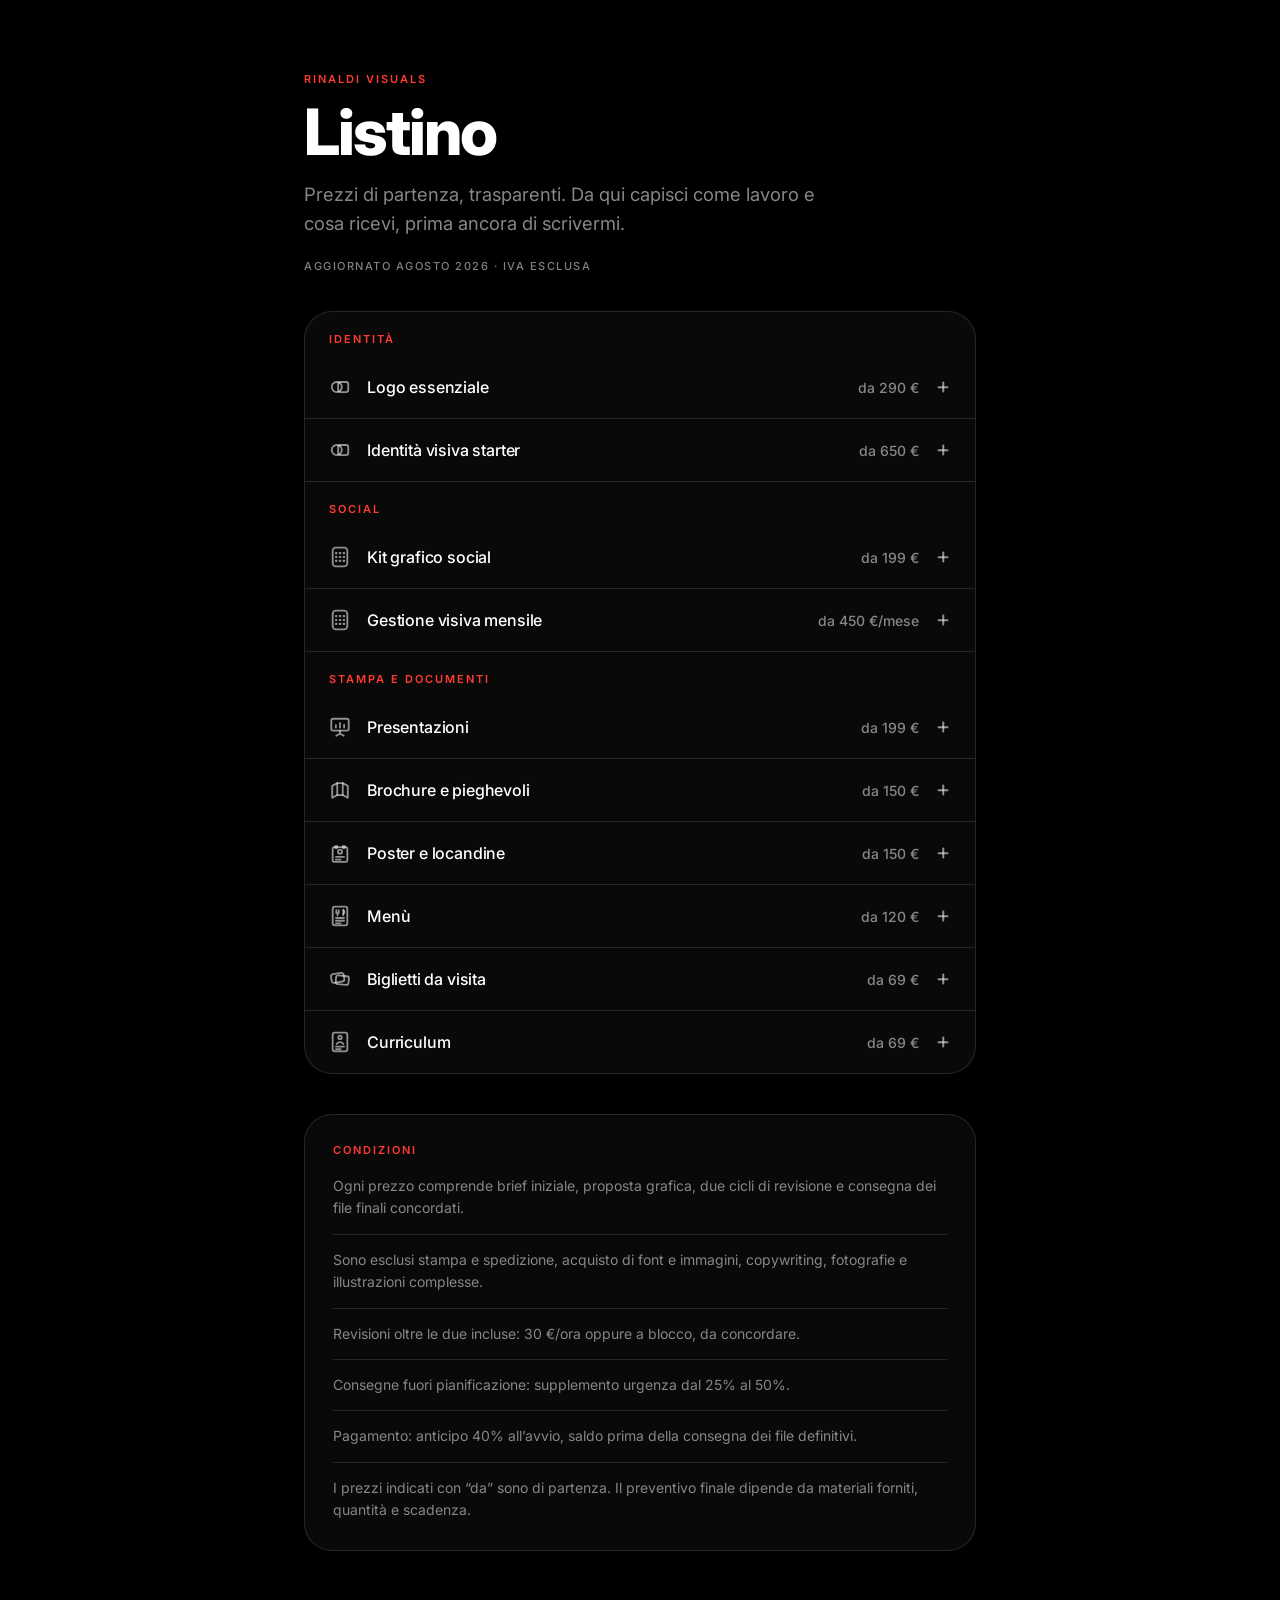
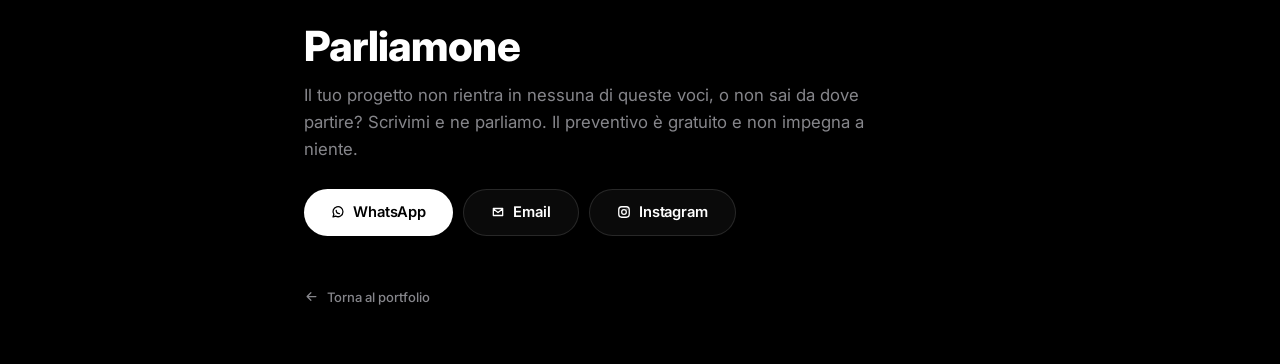
==== listino.html @ 2efbd9c5 "Aggiunge la pagina listino.html Pagina autonoma linkata da Linktree, progettata mobile first (90% de" ====
<!DOCTYPE html>
<html lang="it" class="no-anim">
<head>
<meta charset="UTF-8"/>
<meta name="viewport" content="width=device-width, initial-scale=1.0, viewport-fit=cover"/>
<meta name="theme-color" content="#000"/>
<title>Listino — Rinaldi Visuals</title>
<meta name="description" content="Prezzi trasparenti per logo, identità visiva, social, stampa e presentazioni. Visual director a Foggia."/>
<meta name="author" content="Cristian Rinaldi"/>
<meta property="og:type" content="website"/>
<meta property="og:title" content="Listino — Rinaldi Visuals"/>
<meta property="og:description" content="Prezzi trasparenti per logo, identità visiva, social, stampa e presentazioni. Visual director a Foggia."/>
<meta property="og:url" content="https://rinaldicristian92-hash.github.io/sito-portfolio-rinaldivisuals/listino.html"/>
<meta property="og:image" content="https://rinaldicristian92-hash.github.io/sito-portfolio-rinaldivisuals/assets/og-listino.jpg"/>
<meta property="og:image:width" content="1200"/>
<meta property="og:image:height" content="630"/>
<meta name="twitter:card" content="summary_large_image"/>
<meta name="twitter:title" content="Listino — Rinaldi Visuals"/>
<meta name="twitter:description" content="Prezzi trasparenti per logo, identità visiva, social, stampa e presentazioni. Visual director a Foggia."/>
<meta name="twitter:image" content="https://rinaldicristian92-hash.github.io/sito-portfolio-rinaldivisuals/assets/og-listino.jpg"/>
<link rel="icon" href="data:image/svg+xml,<svg xmlns='http://www.w3.org/2000/svg' viewBox='0 0 32 32'><rect width='32' height='32' rx='8' fill='%23000'/><text x='50%25' y='55%25' dominant-baseline='middle' text-anchor='middle' font-family='Helvetica' font-weight='700' font-size='13' fill='%23fff'>R<tspan fill='%23ff3b30'>.</tspan></text></svg>"/>
<link rel="preconnect" href="https://fonts.googleapis.com"/>
<link rel="preconnect" href="https://fonts.gstatic.com" crossorigin/>
<link href="https://fonts.googleapis.com/css2?family=Inter:wght@300;400;500;600;700;800&display=swap" rel="stylesheet"/>

<style>
/* ════════════════════════════════════════════
   RINALDI VISUALS — LISTINO 2026
   Pagina autonoma. Stesso sistema di index.html.
   ════════════════════════════════════════════ */
:root{
  --black:#000;
  --ink:#1d1d1f;
  --paper:#f5f5f7;
  --white:#fff;
  --gray:#86868b;
  --gray-2:#6e6e73;
  --hair:rgba(0,0,0,.08);
  --hair-inv:rgba(255,255,255,.12);
  --red:#ff3b30;
  --red-deep:#e62020;
  --grad:linear-gradient(100deg,#ff6b5e 0%,#ff3b30 40%,#e62020 100%);
  --font:'Inter',-apple-system,BlinkMacSystemFont,'SF Pro Display','Segoe UI',sans-serif;
  --ease:cubic-bezier(.16,1,.3,1);
  --ease-io:cubic-bezier(.4,0,.2,1);
  --nav-h:52px;
  --radius:28px;
}
*,*::before,*::after{margin:0;padding:0;box-sizing:border-box}
html{scroll-behavior:smooth;-webkit-text-size-adjust:100%}
a,button{-webkit-tap-highlight-color:transparent;touch-action:manipulation}
body{
  font-family:var(--font);
  background:var(--black);
  color:var(--paper);
  -webkit-font-smoothing:antialiased;
  text-rendering:optimizeLegibility;
  overflow-x:hidden;
}
a{color:inherit}
::selection{background:var(--red);color:#fff}
:focus-visible{outline:2px solid var(--red);outline-offset:3px;border-radius:4px}
/* blocca le transizioni al primo paint, così il deep link non anima all'arrivo */
.no-anim *,.no-anim *::before,.no-anim *::after{transition:none!important}

.wrap{max-width:720px;margin:0 auto;padding:0 clamp(16px,4vw,24px)}

/* ── 1 · INTESTAZIONE ── */
.head{padding:clamp(40px,12vw,72px) 0 clamp(26px,7vw,38px)}
.eyebrow{
  font-size:11px;font-weight:600;letter-spacing:2px;
  text-transform:uppercase;color:var(--red);
}
.head h1{
  margin-top:14px;
  font-size:clamp(2.4rem,9vw,4rem);font-weight:800;
  letter-spacing:-.03em;line-height:1;color:#fff;
}
.head-sub{
  margin-top:16px;max-width:44ch;
  font-size:clamp(1rem,3.6vw,1.15rem);font-weight:400;line-height:1.55;color:var(--gray);
}
.head-meta{
  margin-top:22px;
  font-size:11px;font-weight:500;letter-spacing:1.5px;
  text-transform:uppercase;color:rgba(255,255,255,.5);
}

/* ── CARD (lista + condizioni) ── */
.card{
  border:1px solid var(--hair-inv);border-radius:var(--radius);
  background:rgba(255,255,255,.035);overflow:hidden;
}

/* ── 2 · ACCORDION ── */
.grp{
  font-size:11px;font-weight:600;letter-spacing:2px;
  text-transform:uppercase;color:var(--red);
  padding:20px 22px 10px;
}
.item+.grp,.item+.item{border-top:1px solid var(--hair-inv)}

.svc-h{font-size:inherit;font-weight:inherit;line-height:inherit}
.svc-row{
  position:relative;
  display:grid;
  grid-template-columns:auto 1fr auto;
  grid-template-areas:"ico name plus" "ico price plus";
  align-items:center;column-gap:14px;
  width:100%;min-height:52px;padding:16px 18px;
  background:none;border:0;cursor:pointer;text-align:left;
  font-family:var(--font);color:#fff;
  transition:background .3s var(--ease-io);
}
.svc-row::before{
  content:"";position:absolute;left:0;top:0;bottom:0;width:2px;
  background:var(--red);transform:scaleX(0);transform-origin:left;
  transition:transform 280ms var(--ease-io);
}
.item.open .svc-row::before{transform:scaleX(1)}
.svc-row:focus-visible{outline:2px solid var(--red);outline-offset:-3px}
@media(hover:hover){.svc-row:hover{background:rgba(255,255,255,.04)}}

.svc-ico{
  grid-area:ico;display:flex;align-items:center;justify-content:center;
  color:rgba(255,255,255,.55);transition:color .3s var(--ease-io);
}
.svc-row svg{width:22px;height:22px;stroke:currentColor;fill:none;stroke-width:2;stroke-linecap:round;stroke-linejoin:round}
.svc-name{grid-area:name;font-size:16px;font-weight:500;letter-spacing:-.01em;line-height:1.3;color:#fff}
.svc-price{
  grid-area:price;margin-top:3px;
  font-size:13px;font-weight:500;color:var(--gray);
  transition:color .3s var(--ease-io);
}
.item.open .svc-ico,.item.open .svc-price{color:var(--red)}

.svc-plus{
  grid-area:plus;position:relative;width:16px;height:16px;flex:none;
  color:rgba(255,255,255,.55);
  transition:color .3s var(--ease-io),transform 280ms var(--ease-io);
}
.svc-plus::before,.svc-plus::after{
  content:"";position:absolute;top:50%;left:50%;
  background:currentColor;border-radius:1px;
}
.svc-plus::before{width:11px;height:1.5px;transform:translate(-50%,-50%)}
.svc-plus::after{width:1.5px;height:11px;transform:translate(-50%,-50%)}
.item.open .svc-plus{transform:rotate(45deg);color:var(--red)}

/* pannello: grid 0fr → 1fr, nessuna max-height arbitraria */
.svc-panel{display:grid;grid-template-rows:0fr;transition:grid-template-rows 280ms var(--ease-io)}
.svc-panel[hidden]{display:none}
.item.open .svc-panel{grid-template-rows:1fr}
.svc-panel-in{overflow:hidden;min-height:0}
.svc-body{padding:0 18px 22px}

.svc-desc{font-size:15px;font-weight:400;line-height:1.65;color:rgba(255,255,255,.72);max-width:62ch}
.lbl{
  margin-top:18px;
  font-size:10px;font-weight:600;letter-spacing:1.8px;
  text-transform:uppercase;color:var(--red);
}
.lbl-alt{color:rgba(255,255,255,.55)}
.svc-list{list-style:none;margin-top:9px}
.svc-list li{
  position:relative;padding-left:16px;margin-top:7px;
  font-size:14px;line-height:1.6;color:rgba(255,255,255,.72);
}
.svc-list li::before{content:"";position:absolute;left:0;top:.62em;width:4px;height:4px;background:var(--red)}
.svc-note{margin-top:8px;font-size:14px;line-height:1.6;color:rgba(255,255,255,.72);max-width:62ch}
.svc-cta{
  display:inline-flex;align-items:center;gap:8px;margin-top:22px;
  font-size:14px;font-weight:500;color:var(--red);text-decoration:none;
  transition:gap .3s var(--ease),opacity .3s;
}
.svc-cta svg{width:15px;height:15px;stroke:currentColor;fill:none;stroke-width:2;stroke-linecap:round;stroke-linejoin:round}
.svc-cta:hover{gap:12px;opacity:.85}
.svc-cta:active{transform:scale(.97)}

/* ── 3 · CONDIZIONI ── */
.cond{margin-top:clamp(28px,7vw,40px);padding:clamp(20px,5vw,28px)}
.cond h2{font-size:11px;font-weight:600;letter-spacing:2px;text-transform:uppercase;color:var(--red)}
.cond ul{list-style:none;margin-top:4px}
.cond li{padding:14px 0;font-size:14px;font-weight:400;line-height:1.6;color:var(--gray)}
.cond li+li{border-top:1px solid var(--hair-inv)}
.cond li:last-child{padding-bottom:0}

/* ── 4 · CONTATTO ── */
.contact{padding:clamp(46px,11vw,74px) 0 0}
.contact h2{font-size:clamp(1.8rem,7vw,2.6rem);font-weight:800;letter-spacing:-.02em;line-height:1.05;color:#fff}
.contact p{margin-top:14px;max-width:52ch;font-size:clamp(.95rem,3.4vw,1.05rem);line-height:1.6;color:var(--gray)}
.contact-btns{display:flex;flex-direction:column;gap:10px;margin-top:26px}
.contact-btns .btn{justify-content:center}

/* ── BOTTONI (stessa regola di index.html) ── */
.btn{
  display:inline-flex;align-items:center;gap:.5rem;
  font-size:.92rem;font-weight:600;text-decoration:none;letter-spacing:-.01em;
  border-radius:99px;padding:.85rem 1.7rem;
  transition:transform .35s var(--ease),background .3s,color .3s,border-color .3s,box-shadow .35s;
}
.btn:active{transform:scale(.97)}
.btn-solid{background:#fff;color:#000}
.btn-solid:hover{background:var(--red);color:#fff;transform:scale(1.045);box-shadow:0 12px 40px rgba(230,32,32,.35)}
.btn-line{border:1px solid var(--hair-inv);color:#fff;background:rgba(255,255,255,.04)}
.btn-line:hover{border-color:rgba(255,255,255,.4);transform:scale(1.045)}
.btn svg{width:14px;height:14px;stroke:currentColor;fill:none;stroke-width:2.2;stroke-linecap:round;stroke-linejoin:round}

/* ── 5 · RITORNO ── */
.back-wrap{padding:clamp(34px,8vw,52px) 0 clamp(30px,8vw,56px)}
.back{
  display:inline-flex;align-items:center;gap:8px;
  font-size:13px;font-weight:500;color:var(--gray);text-decoration:none;
  transition:color .3s,gap .3s var(--ease);
}
.back:hover{color:#fff;gap:12px}
.back svg{width:15px;height:15px;stroke:currentColor;fill:none;stroke-width:2;stroke-linecap:round;stroke-linejoin:round}

/* ── 6 · BARRA CTA FISSA (solo < 768px) ── */
.cta-bar{
  position:sticky;bottom:0;z-index:50;
  background:rgba(0,0,0,.92);
  backdrop-filter:blur(14px);-webkit-backdrop-filter:blur(14px);
  border-top:1px solid var(--hair-inv);
  padding:12px clamp(16px,4vw,24px);
  padding-bottom:calc(12px + env(safe-area-inset-bottom));
  opacity:0;visibility:hidden;transform:translateY(100%);
  transition:opacity 200ms var(--ease-io),transform 200ms var(--ease-io),visibility 200ms;
}
.cta-bar.show{opacity:1;visibility:visible;transform:none}
.cta-bar .btn{width:100%;justify-content:center}

/* ── RESPONSIVE ── */
@media(max-width:600px){:root{--radius:22px}}
@media(min-width:768px){
  .grp{padding:20px 24px 10px}
  .svc-row{
    grid-template-columns:auto 1fr auto auto;
    grid-template-areas:"ico name price plus";
    column-gap:16px;padding:20px 24px;
  }
  .svc-price{margin-top:0;font-size:14px;text-align:right}
  .svc-body{padding:0 24px 26px}
  .contact-btns{flex-direction:row;flex-wrap:wrap}
  .contact-btns .btn{justify-content:center}
  .cta-bar{display:none}
}
@media(prefers-reduced-motion:reduce){
  html{scroll-behavior:auto}
  *,*::before,*::after{transition-duration:0ms!important;animation-duration:0ms!important;animation-iteration-count:1!important}
}
</style>
</head>
<body>

<main class="wrap">
  <header class="head">
    <p class="eyebrow">Rinaldi Visuals</p>
    <h1>Listino</h1>
    <p class="head-sub">Prezzi di partenza, trasparenti. Da qui capisci come lavoro e cosa ricevi, prima ancora di scrivermi.</p>
    <p class="head-meta">Aggiornato agosto 2026 · IVA esclusa</p>
  </header>

  <section class="card list" aria-label="Servizi e prezzi">
    <h2 class="grp">Identità</h2>
    <div class="item" data-slug="logo-essenziale">
      <h3 class="svc-h">
        <button class="svc-row" type="button" id="btn-logo-essenziale" aria-expanded="false" aria-controls="pan-logo-essenziale">
          <span class="svc-ico" aria-hidden="true"><svg viewBox="0 0 24 24"><circle cx="8.5" cy="12" r="5.5"/><rect x="10" y="6.5" width="11" height="11" rx="2.5"/></svg></span>
          <span class="svc-name">Logo essenziale</span>
          <span class="svc-price">da 290 €</span>
          <span class="svc-plus" aria-hidden="true"></span>
        </button>
      </h3>
      <div class="svc-panel" id="pan-logo-essenziale" role="region" aria-labelledby="btn-logo-essenziale" hidden>
        <div class="svc-panel-in">
          <div class="svc-body">
            <p class="svc-desc">Il punto di partenza di tutto. Progetto un marchio che funziona ovunque: sull’insegna, sul biglietto da visita e nella foto profilo da 40 pixel. Ti consegno due direzioni diverse tra loro, non venti varianti dello stesso segno — perché scegliere tra due idee vere è più utile che scegliere tra venti sfumature.</p>
            <p class="lbl">Cosa include</p>
            <ul class="svc-list">
              <li>Brief iniziale per capire cosa deve comunicare il marchio</li>
              <li>2 direzioni creative distinte</li>
              <li>2 cicli di revisione</li>
              <li>File vettoriali (SVG, PDF, AI) + PNG a fondo trasparente</li>
              <li>Versioni positivo, negativo e monocromatica</li>
            </ul>
            <p class="lbl lbl-alt">Non include</p>
            <p class="svc-note">Palette estesa, tipografia di sistema, manuale d’uso — sono nel pacchetto successivo.</p>
            <p class="lbl lbl-alt">Tempi</p>
            <p class="svc-note">7–10 giorni lavorativi.</p>
            <a class="svc-cta" href="https://wa.me/393500883962?text=Ciao%20Cristian%2C%20mi%20interessa%20il%20servizio%20Logo%20essenziale" target="_blank" rel="noopener">Richiedi preventivo per questo servizio <svg viewBox="0 0 24 24"><path d="M5 12h13M13 6l6 6-6 6"/></svg></a>
          </div>
        </div>
      </div>
    </div>
    <div class="item" data-slug="identita-visiva-starter">
      <h3 class="svc-h">
        <button class="svc-row" type="button" id="btn-identita-visiva-starter" aria-expanded="false" aria-controls="pan-identita-visiva-starter">
          <span class="svc-ico" aria-hidden="true"><svg viewBox="0 0 24 24"><circle cx="8.5" cy="12" r="5.5"/><rect x="10" y="6.5" width="11" height="11" rx="2.5"/></svg></span>
          <span class="svc-name">Identità visiva starter</span>
          <span class="svc-price">da 650 €</span>
          <span class="svc-plus" aria-hidden="true"></span>
        </button>
      </h3>
      <div class="svc-panel" id="pan-identita-visiva-starter" role="region" aria-labelledby="btn-identita-visiva-starter" hidden>
        <div class="svc-panel-in">
          <div class="svc-body">
            <p class="svc-desc">Un logo da solo non è un’identità. Qui definisco anche colori, caratteri e regole con cui il tuo brand si comporta: così un post, un volantino e un’insegna sembrano usciti dalla stessa mano, anche quando li fa una persona diversa da me.</p>
            <p class="lbl">Cosa include</p>
            <ul class="svc-list">
              <li>Logo completo, tutto il pacchetto precedente</li>
              <li>Palette colori con codici HEX, RGB e CMYK</li>
              <li>Tipografia primaria e secondaria</li>
              <li>Elementi grafici ricorrenti</li>
              <li>Mini guida PDF con le regole d’uso</li>
              <li>2 applicazioni pratiche, per esempio biglietto da visita e template post</li>
            </ul>
            <p class="lbl lbl-alt">Tempi</p>
            <p class="svc-note">2–3 settimane.</p>
            <a class="svc-cta" href="https://wa.me/393500883962?text=Ciao%20Cristian%2C%20mi%20interessa%20il%20servizio%20Identit%C3%A0%20visiva%20starter" target="_blank" rel="noopener">Richiedi preventivo per questo servizio <svg viewBox="0 0 24 24"><path d="M5 12h13M13 6l6 6-6 6"/></svg></a>
          </div>
        </div>
      </div>
    </div>
    <h2 class="grp">Social</h2>
    <div class="item" data-slug="kit-grafico-social">
      <h3 class="svc-h">
        <button class="svc-row" type="button" id="btn-kit-grafico-social" aria-expanded="false" aria-controls="pan-kit-grafico-social">
          <span class="svc-ico" aria-hidden="true"><svg viewBox="0 0 24 24"><rect x="4" y="1.8" width="16" height="20.4" rx="3.5"/><rect x="6.7" y="6.6" width="2.4" height="2.4" rx=".6" fill="currentColor" stroke="none"/><rect x="10.9" y="6.6" width="2.4" height="2.4" rx=".6" fill="currentColor" stroke="none"/><rect x="15.1" y="6.6" width="2.4" height="2.4" rx=".6" fill="currentColor" stroke="none"/><rect x="6.7" y="10.8" width="2.4" height="2.4" rx=".6" fill="currentColor" stroke="none"/><rect x="10.9" y="10.8" width="2.4" height="2.4" rx=".6" fill="currentColor" stroke="none"/><rect x="15.1" y="10.8" width="2.4" height="2.4" rx=".6" fill="currentColor" stroke="none"/><rect x="6.7" y="15.0" width="2.4" height="2.4" rx=".6" fill="currentColor" stroke="none"/><rect x="10.9" y="15.0" width="2.4" height="2.4" rx=".6" fill="currentColor" stroke="none"/><rect x="15.1" y="15.0" width="2.4" height="2.4" rx=".6" fill="currentColor" stroke="none"/></svg></span>
          <span class="svc-name">Kit grafico social</span>
          <span class="svc-price">da 199 €</span>
          <span class="svc-plus" aria-hidden="true"></span>
        </button>
      </h3>
      <div class="svc-panel" id="pan-kit-grafico-social" role="region" aria-labelledby="btn-kit-grafico-social" hidden>
        <div class="svc-panel-in">
          <div class="svc-body">
            <p class="svc-desc">Una tantum, per chi pubblica da solo. Ti consegno 8 template con la struttura già impostata: tu cambi testo e foto, la coerenza resta. È la soluzione giusta se hai contenuti da pubblicare ma nessuno che li imposti.</p>
            <p class="lbl">Cosa include</p>
            <ul class="svc-list">
              <li>8 template personalizzati sul tuo brand</li>
              <li>File editabili, Canva o PSD a tua scelta</li>
              <li>Formati feed e stories</li>
              <li>Guida rapida per modificarli senza rompere la gerarchia</li>
            </ul>
            <p class="lbl lbl-alt">Non include</p>
            <p class="svc-note">Creazione contenuti, copy, pubblicazione.</p>
            <a class="svc-cta" href="https://wa.me/393500883962?text=Ciao%20Cristian%2C%20mi%20interessa%20il%20servizio%20Kit%20grafico%20social" target="_blank" rel="noopener">Richiedi preventivo per questo servizio <svg viewBox="0 0 24 24"><path d="M5 12h13M13 6l6 6-6 6"/></svg></a>
          </div>
        </div>
      </div>
    </div>
    <div class="item" data-slug="gestione-visiva-mensile">
      <h3 class="svc-h">
        <button class="svc-row" type="button" id="btn-gestione-visiva-mensile" aria-expanded="false" aria-controls="pan-gestione-visiva-mensile">
          <span class="svc-ico" aria-hidden="true"><svg viewBox="0 0 24 24"><rect x="4" y="1.8" width="16" height="20.4" rx="3.5"/><rect x="6.7" y="6.6" width="2.4" height="2.4" rx=".6" fill="currentColor" stroke="none"/><rect x="10.9" y="6.6" width="2.4" height="2.4" rx=".6" fill="currentColor" stroke="none"/><rect x="15.1" y="6.6" width="2.4" height="2.4" rx=".6" fill="currentColor" stroke="none"/><rect x="6.7" y="10.8" width="2.4" height="2.4" rx=".6" fill="currentColor" stroke="none"/><rect x="10.9" y="10.8" width="2.4" height="2.4" rx=".6" fill="currentColor" stroke="none"/><rect x="15.1" y="10.8" width="2.4" height="2.4" rx=".6" fill="currentColor" stroke="none"/><rect x="6.7" y="15.0" width="2.4" height="2.4" rx=".6" fill="currentColor" stroke="none"/><rect x="10.9" y="15.0" width="2.4" height="2.4" rx=".6" fill="currentColor" stroke="none"/><rect x="15.1" y="15.0" width="2.4" height="2.4" rx=".6" fill="currentColor" stroke="none"/></svg></span>
          <span class="svc-name">Gestione visiva mensile</span>
          <span class="svc-price">da 450 €/mese</span>
          <span class="svc-plus" aria-hidden="true"></span>
        </button>
      </h3>
      <div class="svc-panel" id="pan-gestione-visiva-mensile" role="region" aria-labelledby="btn-gestione-visiva-mensile" hidden>
        <div class="svc-panel-in">
          <div class="svc-body">
            <p class="svc-desc">Se pubblichi ogni settimana ma ogni post sembra di un brand diverso, il problema non sono i contenuti: è la direzione. Ogni mese ti consegno 12 contenuti coerenti, pronti da pubblicare, costruiti su una linea visiva decisa insieme.</p>
            <p class="lbl">Cosa include</p>
            <ul class="svc-list">
              <li>12 contenuti al mese</li>
              <li>Linea visiva definita e mantenuta nel tempo</li>
              <li>Adattamenti formato per feed, stories e copertine reel</li>
              <li>Revisione mensile di cosa ha funzionato</li>
            </ul>
            <p class="lbl lbl-alt">Non include</p>
            <p class="svc-note">Copywriting, pubblicazione, gestione commenti, advertising — si preventivano a parte.</p>
            <p class="lbl lbl-alt">Impegno minimo</p>
            <p class="svc-note">3 mesi. Sotto i 3 mesi non si vede nessun risultato.</p>
            <a class="svc-cta" href="https://wa.me/393500883962?text=Ciao%20Cristian%2C%20mi%20interessa%20il%20servizio%20Gestione%20visiva%20mensile" target="_blank" rel="noopener">Richiedi preventivo per questo servizio <svg viewBox="0 0 24 24"><path d="M5 12h13M13 6l6 6-6 6"/></svg></a>
          </div>
        </div>
      </div>
    </div>
    <h2 class="grp">Stampa e documenti</h2>
    <div class="item" data-slug="presentazioni">
      <h3 class="svc-h">
        <button class="svc-row" type="button" id="btn-presentazioni" aria-expanded="false" aria-controls="pan-presentazioni">
          <span class="svc-ico" aria-hidden="true"><svg viewBox="0 0 24 24"><rect x="2.5" y="3" width="19" height="13" rx="2"/><path d="M12 16v3M8 21.5l4-2.5 4 2.5"/><path d="M7.5 12.5V10M12 12.5V7.5M16.5 12.5V9.5"/></svg></span>
          <span class="svc-name">Presentazioni</span>
          <span class="svc-price">da 199 €</span>
          <span class="svc-plus" aria-hidden="true"></span>
        </button>
      </h3>
      <div class="svc-panel" id="pan-presentazioni" role="region" aria-labelledby="btn-presentazioni" hidden>
        <div class="svc-panel-in">
          <div class="svc-body">
            <p class="svc-desc">Una presentazione non deve essere bella: deve farsi capire in trenta secondi da chi la guarda distratto. Imposto gerarchia, ritmo e leggibilità, decido cosa sta su ogni slide e soprattutto cosa va tolto.</p>
            <p class="lbl">Cosa include</p>
            <ul class="svc-list">
              <li>Template grafico e impaginazione fino a 10 slide</li>
              <li>2 cicli di revisione</li>
              <li>File in PowerPoint o Google Slides, modificabile</li>
            </ul>
            <p class="lbl lbl-alt">Extra</p>
            <p class="svc-note">Slide aggiuntiva 20 € · restyling di slide esistenti da 15 € a slide.</p>
            <p class="lbl lbl-alt">Nota</p>
            <p class="svc-note">I testi li fornisci tu. Riscriverli è copywriting, si preventiva a parte.</p>
            <a class="svc-cta" href="https://wa.me/393500883962?text=Ciao%20Cristian%2C%20mi%20interessa%20il%20servizio%20Presentazioni" target="_blank" rel="noopener">Richiedi preventivo per questo servizio <svg viewBox="0 0 24 24"><path d="M5 12h13M13 6l6 6-6 6"/></svg></a>
          </div>
        </div>
      </div>
    </div>
    <div class="item" data-slug="brochure-e-pieghevoli">
      <h3 class="svc-h">
        <button class="svc-row" type="button" id="btn-brochure-e-pieghevoli" aria-expanded="false" aria-controls="pan-brochure-e-pieghevoli">
          <span class="svc-ico" aria-hidden="true"><svg viewBox="0 0 24 24"><path d="M9 4.5h6v13H9z"/><path d="M9 4.5L3.5 7.5v13L9 17.5"/><path d="M15 4.5L20.5 7.5v13L15 17.5"/></svg></span>
          <span class="svc-name">Brochure e pieghevoli</span>
          <span class="svc-price">da 150 €</span>
          <span class="svc-plus" aria-hidden="true"></span>
        </button>
      </h3>
      <div class="svc-panel" id="pan-brochure-e-pieghevoli" role="region" aria-labelledby="btn-brochure-e-pieghevoli" hidden>
        <div class="svc-panel-in">
          <div class="svc-body">
            <p class="svc-desc">Carta che finisce in mano al cliente: qui contano ordine, ritmo di lettura e leggibilità reale, non l’effetto sullo schermo. Imposto la gabbia perché l’occhio sappia sempre dove andare dopo.</p>
            <p class="lbl">Cosa include</p>
            <ul class="svc-list">
              <li>Pieghevole 2 o 3 ante da 150 €</li>
              <li>Brochure 8 pagine da 280 €</li>
              <li>Impaginazione e file esecutivo pronto per la tipografia, con abbondanze, crocini e profilo colore</li>
            </ul>
            <p class="lbl lbl-alt">Extra</p>
            <p class="svc-note">Pagina aggiuntiva 20–35 €.</p>
            <p class="lbl lbl-alt">Non include</p>
            <p class="svc-note">Stampa e spedizione. Coordino il fornitore, ma restano voci separate.</p>
            <a class="svc-cta" href="https://wa.me/393500883962?text=Ciao%20Cristian%2C%20mi%20interessa%20il%20servizio%20Brochure%20e%20pieghevoli" target="_blank" rel="noopener">Richiedi preventivo per questo servizio <svg viewBox="0 0 24 24"><path d="M5 12h13M13 6l6 6-6 6"/></svg></a>
          </div>
        </div>
      </div>
    </div>
    <div class="item" data-slug="poster-e-locandine">
      <h3 class="svc-h">
        <button class="svc-row" type="button" id="btn-poster-e-locandine" aria-expanded="false" aria-controls="pan-poster-e-locandine">
          <span class="svc-ico" aria-hidden="true"><svg viewBox="0 0 24 24"><rect x="4" y="5.6" width="16" height="16" rx="1.5"/><circle cx="7.8" cy="5.6" r="1.35"/><circle cx="16.2" cy="5.6" r="1.35"/><circle cx="12" cy="10.6" r="2.2"/><path d="M7.6 16.2h8.8M7.6 19.3h5"/></svg></span>
          <span class="svc-name">Poster e locandine</span>
          <span class="svc-price">da 150 €</span>
          <span class="svc-plus" aria-hidden="true"></span>
        </button>
      </h3>
      <div class="svc-panel" id="pan-poster-e-locandine" role="region" aria-labelledby="btn-poster-e-locandine" hidden>
        <div class="svc-panel-in">
          <div class="svc-body">
            <p class="svc-desc">Un manifesto ha tre secondi per essere letto da lontano, spesso di sfuggita. Progetto la gerarchia perché l’informazione che serve davvero — data, nome, luogo — arrivi per prima e le altre dopo.</p>
            <p class="lbl">Cosa include</p>
            <ul class="svc-list">
              <li>1 formato a scelta</li>
              <li>2 cicli di revisione</li>
              <li>File esecutivo pronto stampa</li>
            </ul>
            <p class="lbl lbl-alt">Extra</p>
            <p class="svc-note">Adattamento social, feed e stories, +30 €.</p>
            <a class="svc-cta" href="https://wa.me/393500883962?text=Ciao%20Cristian%2C%20mi%20interessa%20il%20servizio%20Poster%20e%20locandine" target="_blank" rel="noopener">Richiedi preventivo per questo servizio <svg viewBox="0 0 24 24"><path d="M5 12h13M13 6l6 6-6 6"/></svg></a>
          </div>
        </div>
      </div>
    </div>
    <div class="item" data-slug="menu">
      <h3 class="svc-h">
        <button class="svc-row" type="button" id="btn-menu" aria-expanded="false" aria-controls="pan-menu">
          <span class="svc-ico" aria-hidden="true"><svg viewBox="0 0 24 24"><rect x="4" y="1.8" width="16" height="20.4" rx="2.5"/><path d="M8 5.6v3.2h2.6V5.6M9.3 8.8v2.6"/><path d="M15.6 11.4V5.6"/><path d="M15.6 5.6c1.7.5 1.7 3.3 0 3.8"/><path d="M7.6 14.2h8.8M7.6 17.2h8.8M7.6 20.1h5"/></svg></span>
          <span class="svc-name">Menù</span>
          <span class="svc-price">da 120 €</span>
          <span class="svc-plus" aria-hidden="true"></span>
        </button>
      </h3>
      <div class="svc-panel" id="pan-menu" role="region" aria-labelledby="btn-menu" hidden>
        <div class="svc-panel-in">
          <div class="svc-body">
            <p class="svc-desc">Il menù è il documento più letto del tuo locale, e quasi sempre il più trascurato. Lo progetto perché sia leggibile con poca luce e perché l’occhio si fermi sui piatti che ti conviene vendere.</p>
            <p class="lbl">Cosa include</p>
            <ul class="svc-list">
              <li>Fronte e retro</li>
              <li>Impaginazione e gerarchia delle portate</li>
              <li>File PDF pronto stampa</li>
            </ul>
            <p class="lbl lbl-alt">Extra</p>
            <p class="svc-note">Facciata aggiuntiva 30 €.</p>
            <a class="svc-cta" href="https://wa.me/393500883962?text=Ciao%20Cristian%2C%20mi%20interessa%20il%20servizio%20Men%C3%B9" target="_blank" rel="noopener">Richiedi preventivo per questo servizio <svg viewBox="0 0 24 24"><path d="M5 12h13M13 6l6 6-6 6"/></svg></a>
          </div>
        </div>
      </div>
    </div>
    <div class="item" data-slug="biglietti-da-visita">
      <h3 class="svc-h">
        <button class="svc-row" type="button" id="btn-biglietti-da-visita" aria-expanded="false" aria-controls="pan-biglietti-da-visita">
          <span class="svc-ico" aria-hidden="true"><svg viewBox="0 0 24 24"><rect x="2.5" y="6" width="14" height="9.5" rx="2.5" transform="rotate(-9 9.5 10.75)"/><rect x="7.5" y="8.5" width="14" height="9.5" rx="2.5" transform="rotate(6 14.5 13.25)"/></svg></span>
          <span class="svc-name">Biglietti da visita</span>
          <span class="svc-price">da 69 €</span>
          <span class="svc-plus" aria-hidden="true"></span>
        </button>
      </h3>
      <div class="svc-panel" id="pan-biglietti-da-visita" role="region" aria-labelledby="btn-biglietti-da-visita" hidden>
        <div class="svc-panel-in">
          <div class="svc-body">
            <p class="svc-desc">Formato piccolo, zero margine d’errore: qui un millimetro sbagliato si vede. Fronte e retro coordinati al tuo brand, consegnati pronti per la stampa senza sorprese in tipografia.</p>
            <p class="lbl">Cosa include</p>
            <ul class="svc-list">
              <li>1 proposta grafica</li>
              <li>2 cicli di revisione</li>
              <li>PDF stampa con abbondanze e crocini di taglio</li>
            </ul>
            <p class="lbl lbl-alt">Nota</p>
            <p class="svc-note">Se non hai ancora un logo, parti da Logo essenziale.</p>
            <a class="svc-cta" href="https://wa.me/393500883962?text=Ciao%20Cristian%2C%20mi%20interessa%20il%20servizio%20Biglietti%20da%20visita" target="_blank" rel="noopener">Richiedi preventivo per questo servizio <svg viewBox="0 0 24 24"><path d="M5 12h13M13 6l6 6-6 6"/></svg></a>
          </div>
        </div>
      </div>
    </div>
    <div class="item" data-slug="curriculum">
      <h3 class="svc-h">
        <button class="svc-row" type="button" id="btn-curriculum" aria-expanded="false" aria-controls="pan-curriculum">
          <span class="svc-ico" aria-hidden="true"><svg viewBox="0 0 24 24"><rect x="4" y="1.8" width="16" height="20.4" rx="2.5"/><circle cx="12" cy="7" r="1.9"/><path d="M8.4 14.2a4.2 4.2 0 017.2 0"/><path d="M7.6 17h8.8M7.6 19.9h5"/></svg></span>
          <span class="svc-name">Curriculum</span>
          <span class="svc-price">da 69 €</span>
          <span class="svc-plus" aria-hidden="true"></span>
        </button>
      </h3>
      <div class="svc-panel" id="pan-curriculum" role="region" aria-labelledby="btn-curriculum" hidden>
        <div class="svc-panel-in">
          <div class="svc-body">
            <p class="svc-desc">Chi legge il tuo CV ci passa sei secondi prima di decidere. Lo impagino perché in quei sei secondi trovi quello che conta, non perché sia pieno di grafica.</p>
            <p class="lbl">Cosa include</p>
            <ul class="svc-list">
              <li>Impaginazione 1 pagina</li>
              <li>2 cicli di revisione</li>
              <li>PDF pronto per invio e per stampa</li>
            </ul>
            <p class="lbl lbl-alt">Extra</p>
            <p class="svc-note">Con lettera motivazionale impaginata 99 €.</p>
            <p class="lbl lbl-alt">Nota</p>
            <p class="svc-note">La riscrittura dei testi è copywriting, si preventiva a parte.</p>
            <a class="svc-cta" href="https://wa.me/393500883962?text=Ciao%20Cristian%2C%20mi%20interessa%20il%20servizio%20Curriculum" target="_blank" rel="noopener">Richiedi preventivo per questo servizio <svg viewBox="0 0 24 24"><path d="M5 12h13M13 6l6 6-6 6"/></svg></a>
          </div>
        </div>
      </div>
    </div>
  </section>

  <section class="card cond" aria-labelledby="cond-title">
    <h2 id="cond-title">Condizioni</h2>
    <ul>
      <li>Ogni prezzo comprende brief iniziale, proposta grafica, due cicli di revisione e consegna dei file finali concordati.</li>
      <li>Sono esclusi stampa e spedizione, acquisto di font e immagini, copywriting, fotografie e illustrazioni complesse.</li>
      <li>Revisioni oltre le due incluse: 30 €/ora oppure a blocco, da concordare.</li>
      <li>Consegne fuori pianificazione: supplemento urgenza dal 25% al 50%.</li>
      <li>Pagamento: anticipo 40% all’avvio, saldo prima della consegna dei file definitivi.</li>
      <li>I prezzi indicati con “da” sono di partenza. Il preventivo finale dipende da materiali forniti, quantità e scadenza.</li>
    </ul>
  </section>

  <section class="contact">
    <h2>Parliamone</h2>
    <p>Il tuo progetto non rientra in nessuna di queste voci, o non sai da dove partire? Scrivimi e ne parliamo. Il preventivo è gratuito e non impegna a niente.</p>
    <div class="contact-btns">
      <a class="btn btn-solid" href="https://wa.me/393500883962?text=Ciao%20Cristian%2C%20ho%20visto%20il%20listino%20e%20vorrei%20un%20preventivo" target="_blank" rel="noopener"><svg viewBox="0 0 24 24"><path d="M20.5 11.6a8.5 8.5 0 01-12.4 7.5L3.5 20.5l1.4-4.6a8.5 8.5 0 1115.6-4.3z"/><path d="M8.9 9.2c0 3.1 2.5 5.6 5.6 5.6"/></svg><span>WhatsApp</span></a>
      <a class="btn btn-line" href="mailto:rinaldicristian92@gmail.com?subject=Richiesta%20preventivo"><svg viewBox="0 0 24 24"><path d="M4 6h16v12H4zM4 7l8 6 8-6"/></svg><span>Email</span></a>
      <a class="btn btn-line" href="https://instagram.com/rinaldi.visuals" target="_blank" rel="noopener"><svg viewBox="0 0 24 24"><rect x="3" y="3" width="18" height="18" rx="5"/><circle cx="12" cy="12" r="4"/><circle cx="17.2" cy="6.8" r=".9" fill="currentColor" stroke="none"/></svg><span>Instagram</span></a>
    </div>
  </section>

  <p class="back-wrap"><a class="back" href="index.html"><svg viewBox="0 0 24 24"><path d="M19 12H6M11 18l-6-6 6-6"/></svg><span>Torna al portfolio</span></a></p>
</main>

<!-- barra CTA: solo sotto 768px, compare dopo 400px di scroll -->
<div class="cta-bar">
  <a class="btn btn-solid" href="https://wa.me/393500883962?text=Ciao%20Cristian%2C%20ho%20visto%20il%20listino%20e%20vorrei%20un%20preventivo" target="_blank" rel="noopener">Richiedi un preventivo</a>
</div>

<script>
(function(){
  'use strict';

  /* una sola voce aperta alla volta: metti false per aprirne quante vuoi */
  var SINGLE_OPEN = true;
  var DURATION = 280;

  var reduce  = window.matchMedia('(prefers-reduced-motion: reduce)');
  var mobile  = window.matchMedia('(max-width: 767px)');
  var items   = Array.prototype.slice.call(document.querySelectorAll('.item'));
  var bar     = document.querySelector('.cta-bar');

  function dur(){ return reduce.matches ? 0 : DURATION; }

  /* l'hash è solo un segnalibro: replaceState, mai pushState */
  function setHash(slug){
    try{
      history.replaceState(null,'', slug ? '#'+slug : location.pathname+location.search);
    }catch(e){ /* file:// non consente replaceState */ }
  }

  function isOpen(item){ return item.classList.contains('open'); }

  function close(item){
    if(!isOpen(item)) return;
    var btn = item.querySelector('.svc-row');
    var pan = item.querySelector('.svc-panel');
    item.classList.remove('open');
    btn.setAttribute('aria-expanded','false');
    window.clearTimeout(item._t);
    /* hidden solo a transizione finita, altrimenti l'animazione salta */
    item._t = window.setTimeout(function(){
      if(!isOpen(item)) pan.hidden = true;
    }, dur() + 40);
  }

  function open(item, animate){
    if(isOpen(item)) return;
    var btn = item.querySelector('.svc-row');
    var pan = item.querySelector('.svc-panel');

    if(SINGLE_OPEN){
      items.forEach(function(other){ if(other !== item) close(other); });
    }
    window.clearTimeout(item._t);
    pan.hidden = false;
    void pan.offsetHeight;                 /* reflow: parte da 0fr */
    item.classList.add('open');
    btn.setAttribute('aria-expanded','true');
    setHash(item.getAttribute('data-slug'));
    if(animate !== false && mobile.matches) keepVisible(item, btn);
  }

  /* porta la voce in cima alla vista; scroll-behavior:smooth del CSS
     va neutralizzato a mano quando serve un salto secco */
  function scrollToItem(item, smooth){
    var root = document.documentElement;
    var prev = root.style.scrollBehavior;
    if(!smooth) root.style.scrollBehavior = 'auto';
    window.scrollTo({
      top: item.getBoundingClientRect().top + window.pageYOffset - 16,
      behavior: (smooth && !reduce.matches) ? 'smooth' : 'auto'
    });
    if(!smooth) root.style.scrollBehavior = prev;
  }

  /* su mobile la riga aperta deve restare leggibile sopra la barra CTA */
  function keepVisible(item, btn){
    window.setTimeout(function(){
      var barH  = (bar && mobile.matches && bar.classList.contains('show')) ? bar.offsetHeight : 0;
      var row   = btn.getBoundingClientRect();
      var panel = item.querySelector('.svc-panel').getBoundingClientRect();
      var limit = window.innerHeight - barH - 12;
      if(row.top < 8 || (panel.bottom > limit && row.top > 16)){
        window.scrollTo({
          top: window.pageYOffset + row.top - 16,
          behavior: reduce.matches ? 'auto' : 'smooth'
        });
      }
    }, dur() + 60);
  }

  items.forEach(function(item){
    item.querySelector('.svc-row').addEventListener('click', function(){
      if(isOpen(item)){
        close(item);
        if(location.hash.slice(1) === item.getAttribute('data-slug')) setHash('');
      }else{
        open(item, true);
      }
    });
  });

  /* deep link: #logo-essenziale apre la voce e ci porta sopra */
  function fromHash(){
    var raw = location.hash.replace('#','');
    if(!raw) return null;
    var slug; try{ slug = decodeURIComponent(raw); }catch(e){ slug = raw; }
    for(var i=0;i<items.length;i++){
      if(items[i].getAttribute('data-slug') === slug){ return items[i]; }
    }
    return null;
  }

  var target = fromHash();
  if(target) open(target, false);

  /* sblocca le transizioni solo dopo il primo paint */
  requestAnimationFrame(function(){
    requestAnimationFrame(function(){
      if(target) scrollToItem(target, false);
      document.documentElement.classList.remove('no-anim');
    });
  });

  window.addEventListener('hashchange', function(){
    var item = fromHash();
    if(!item) return;
    open(item, false);
    scrollToItem(item, true);
  });

  /* barra CTA: compare dopo 400px, così non copre l'intestazione */
  if(bar){
    var ticking = false;
    var onScroll = function(){
      if(ticking) return;
      ticking = true;
      requestAnimationFrame(function(){
        bar.classList.toggle('show', window.pageYOffset > 400);
        ticking = false;
      });
    };
    window.addEventListener('scroll', onScroll, {passive:true});
    onScroll();
  }
})();
</script>
</body>
</html>
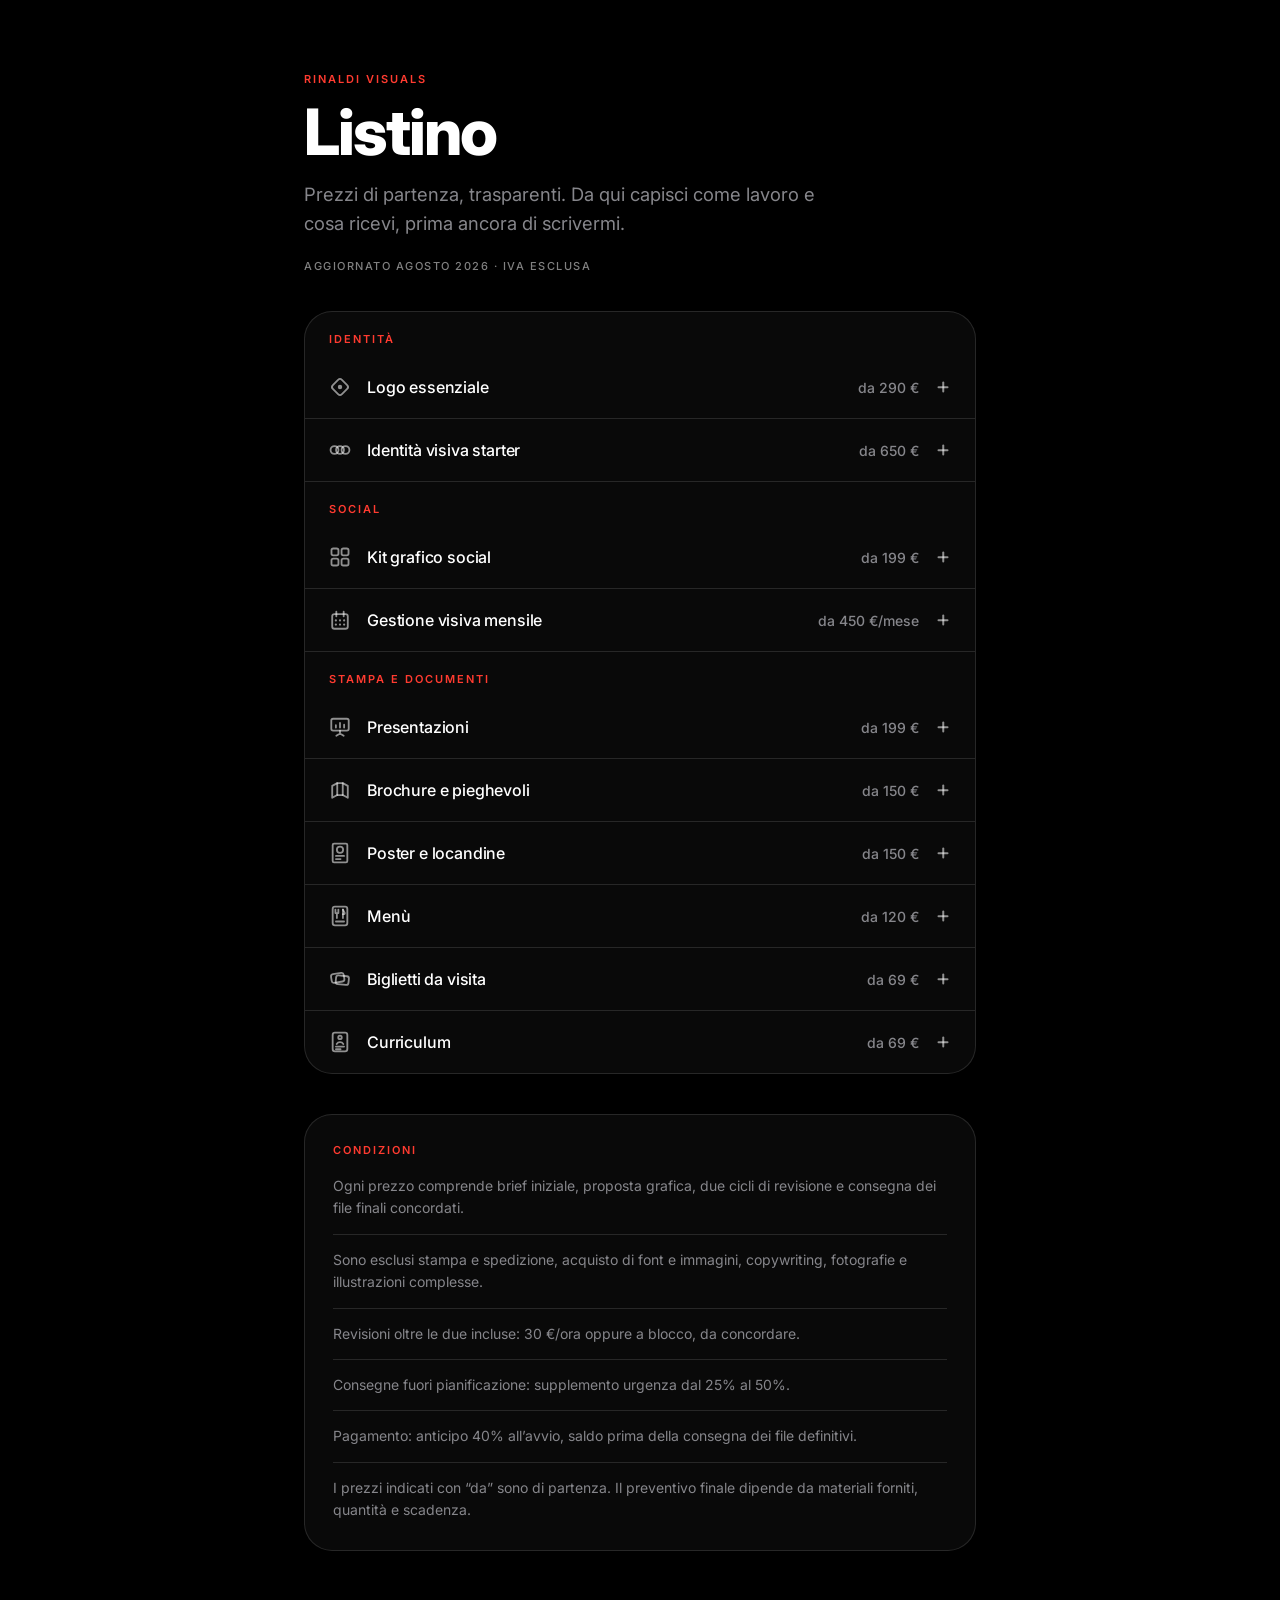
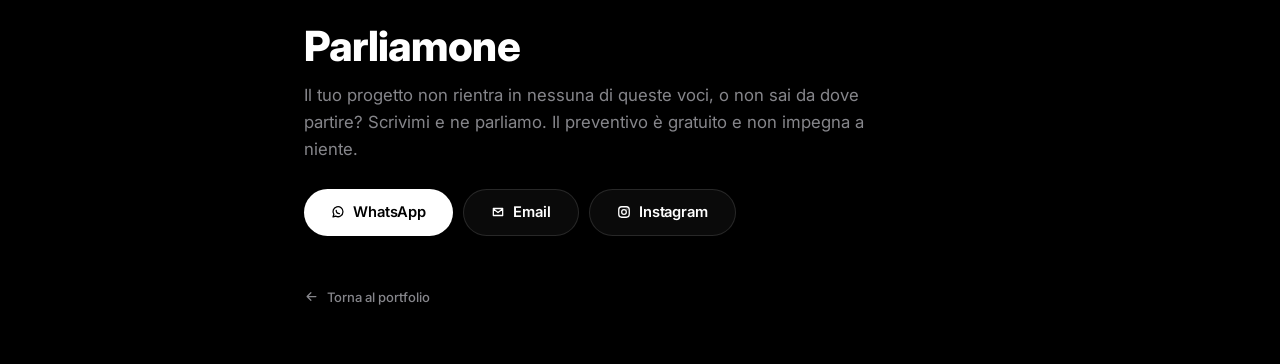
==== commit 63e61d6a: "Ridisegna sei icone del listino Le quattro voci dei primi due gruppi avevano icone a coppie identich" ====
--- a/listino.html
+++ b/listino.html
@@ -266,7 +266,7 @@
     <div class="item" data-slug="logo-essenziale">
       <h3 class="svc-h">
         <button class="svc-row" type="button" id="btn-logo-essenziale" aria-expanded="false" aria-controls="pan-logo-essenziale">
-          <span class="svc-ico" aria-hidden="true"><svg viewBox="0 0 24 24"><circle cx="8.5" cy="12" r="5.5"/><rect x="10" y="6.5" width="11" height="11" rx="2.5"/></svg></span>
+          <span class="svc-ico" aria-hidden="true"><svg viewBox="0 0 24 24"><rect x="5" y="5" width="14" height="14" rx="3" transform="rotate(45 12 12)"/><circle cx="12" cy="12" r="2.4" fill="currentColor" stroke="none"/></svg></span>
           <span class="svc-name">Logo essenziale</span>
           <span class="svc-price">da 290 €</span>
           <span class="svc-plus" aria-hidden="true"></span>
@@ -296,7 +296,7 @@
     <div class="item" data-slug="identita-visiva-starter">
       <h3 class="svc-h">
         <button class="svc-row" type="button" id="btn-identita-visiva-starter" aria-expanded="false" aria-controls="pan-identita-visiva-starter">
-          <span class="svc-ico" aria-hidden="true"><svg viewBox="0 0 24 24"><circle cx="8.5" cy="12" r="5.5"/><rect x="10" y="6.5" width="11" height="11" rx="2.5"/></svg></span>
+          <span class="svc-ico" aria-hidden="true"><svg viewBox="0 0 24 24"><circle cx="6" cy="12" r="4.3"/><circle cx="12" cy="12" r="4.3"/><circle cx="18" cy="12" r="4.3"/></svg></span>
           <span class="svc-name">Identità visiva starter</span>
           <span class="svc-price">da 650 €</span>
           <span class="svc-plus" aria-hidden="true"></span>
@@ -326,7 +326,7 @@
     <div class="item" data-slug="kit-grafico-social">
       <h3 class="svc-h">
         <button class="svc-row" type="button" id="btn-kit-grafico-social" aria-expanded="false" aria-controls="pan-kit-grafico-social">
-          <span class="svc-ico" aria-hidden="true"><svg viewBox="0 0 24 24"><rect x="4" y="1.8" width="16" height="20.4" rx="3.5"/><rect x="6.7" y="6.6" width="2.4" height="2.4" rx=".6" fill="currentColor" stroke="none"/><rect x="10.9" y="6.6" width="2.4" height="2.4" rx=".6" fill="currentColor" stroke="none"/><rect x="15.1" y="6.6" width="2.4" height="2.4" rx=".6" fill="currentColor" stroke="none"/><rect x="6.7" y="10.8" width="2.4" height="2.4" rx=".6" fill="currentColor" stroke="none"/><rect x="10.9" y="10.8" width="2.4" height="2.4" rx=".6" fill="currentColor" stroke="none"/><rect x="15.1" y="10.8" width="2.4" height="2.4" rx=".6" fill="currentColor" stroke="none"/><rect x="6.7" y="15.0" width="2.4" height="2.4" rx=".6" fill="currentColor" stroke="none"/><rect x="10.9" y="15.0" width="2.4" height="2.4" rx=".6" fill="currentColor" stroke="none"/><rect x="15.1" y="15.0" width="2.4" height="2.4" rx=".6" fill="currentColor" stroke="none"/></svg></span>
+          <span class="svc-ico" aria-hidden="true"><svg viewBox="0 0 24 24"><rect x="2.7" y="2.7" width="7.6" height="7.6" rx="2"/><rect x="13.7" y="2.7" width="7.6" height="7.6" rx="2"/><rect x="2.7" y="13.7" width="7.6" height="7.6" rx="2"/><rect x="13.7" y="13.7" width="7.6" height="7.6" rx="2"/></svg></span>
           <span class="svc-name">Kit grafico social</span>
           <span class="svc-price">da 199 €</span>
           <span class="svc-plus" aria-hidden="true"></span>
@@ -353,7 +353,7 @@
     <div class="item" data-slug="gestione-visiva-mensile">
       <h3 class="svc-h">
         <button class="svc-row" type="button" id="btn-gestione-visiva-mensile" aria-expanded="false" aria-controls="pan-gestione-visiva-mensile">
-          <span class="svc-ico" aria-hidden="true"><svg viewBox="0 0 24 24"><rect x="4" y="1.8" width="16" height="20.4" rx="3.5"/><rect x="6.7" y="6.6" width="2.4" height="2.4" rx=".6" fill="currentColor" stroke="none"/><rect x="10.9" y="6.6" width="2.4" height="2.4" rx=".6" fill="currentColor" stroke="none"/><rect x="15.1" y="6.6" width="2.4" height="2.4" rx=".6" fill="currentColor" stroke="none"/><rect x="6.7" y="10.8" width="2.4" height="2.4" rx=".6" fill="currentColor" stroke="none"/><rect x="10.9" y="10.8" width="2.4" height="2.4" rx=".6" fill="currentColor" stroke="none"/><rect x="15.1" y="10.8" width="2.4" height="2.4" rx=".6" fill="currentColor" stroke="none"/><rect x="6.7" y="15.0" width="2.4" height="2.4" rx=".6" fill="currentColor" stroke="none"/><rect x="10.9" y="15.0" width="2.4" height="2.4" rx=".6" fill="currentColor" stroke="none"/><rect x="15.1" y="15.0" width="2.4" height="2.4" rx=".6" fill="currentColor" stroke="none"/></svg></span>
+          <span class="svc-ico" aria-hidden="true"><svg viewBox="0 0 24 24"><rect x="3.5" y="5.5" width="17" height="16" rx="2.5"/><path d="M8 3v5M16 3v5"/><circle cx="7.5" cy="12.5" r="1.2" fill="currentColor" stroke="none"/><circle cx="12" cy="12.5" r="1.2" fill="currentColor" stroke="none"/><circle cx="16.5" cy="12.5" r="1.2" fill="currentColor" stroke="none"/><circle cx="7.5" cy="17" r="1.2" fill="currentColor" stroke="none"/><circle cx="12" cy="17" r="1.2" fill="currentColor" stroke="none"/><circle cx="16.5" cy="17" r="1.2" fill="currentColor" stroke="none"/></svg></span>
           <span class="svc-name">Gestione visiva mensile</span>
           <span class="svc-price">da 450 €/mese</span>
           <span class="svc-plus" aria-hidden="true"></span>
@@ -439,7 +439,7 @@
     <div class="item" data-slug="poster-e-locandine">
       <h3 class="svc-h">
         <button class="svc-row" type="button" id="btn-poster-e-locandine" aria-expanded="false" aria-controls="pan-poster-e-locandine">
-          <span class="svc-ico" aria-hidden="true"><svg viewBox="0 0 24 24"><rect x="4" y="5.6" width="16" height="16" rx="1.5"/><circle cx="7.8" cy="5.6" r="1.35"/><circle cx="16.2" cy="5.6" r="1.35"/><circle cx="12" cy="10.6" r="2.2"/><path d="M7.6 16.2h8.8M7.6 19.3h5"/></svg></span>
+          <span class="svc-ico" aria-hidden="true"><svg viewBox="0 0 24 24"><rect x="4" y="1.8" width="16" height="20.4" rx="1.5"/><circle cx="12" cy="8.4" r="3.4"/><path d="M7.6 15.2h8.8M7.6 18.6h5"/></svg></span>
           <span class="svc-name">Poster e locandine</span>
           <span class="svc-price">da 150 €</span>
           <span class="svc-plus" aria-hidden="true"></span>
@@ -465,7 +465,7 @@
     <div class="item" data-slug="menu">
       <h3 class="svc-h">
         <button class="svc-row" type="button" id="btn-menu" aria-expanded="false" aria-controls="pan-menu">
-          <span class="svc-ico" aria-hidden="true"><svg viewBox="0 0 24 24"><rect x="4" y="1.8" width="16" height="20.4" rx="2.5"/><path d="M8 5.6v3.2h2.6V5.6M9.3 8.8v2.6"/><path d="M15.6 11.4V5.6"/><path d="M15.6 5.6c1.7.5 1.7 3.3 0 3.8"/><path d="M7.6 14.2h8.8M7.6 17.2h8.8M7.6 20.1h5"/></svg></span>
+          <span class="svc-ico" aria-hidden="true"><svg viewBox="0 0 24 24"><rect x="4" y="1.8" width="16" height="20.4" rx="2.5"/><path d="M7 5v3.8h3.2V5M8.6 8.8v5.4"/><path d="M15.2 14.2V5"/><path d="M15.2 5L17 8.3c.5.9-.1 1.7-1 1.7h-.8"/><path d="M7.6 18h8.8"/></svg></span>
           <span class="svc-name">Menù</span>
           <span class="svc-price">da 120 €</span>
           <span class="svc-plus" aria-hidden="true"></span>
